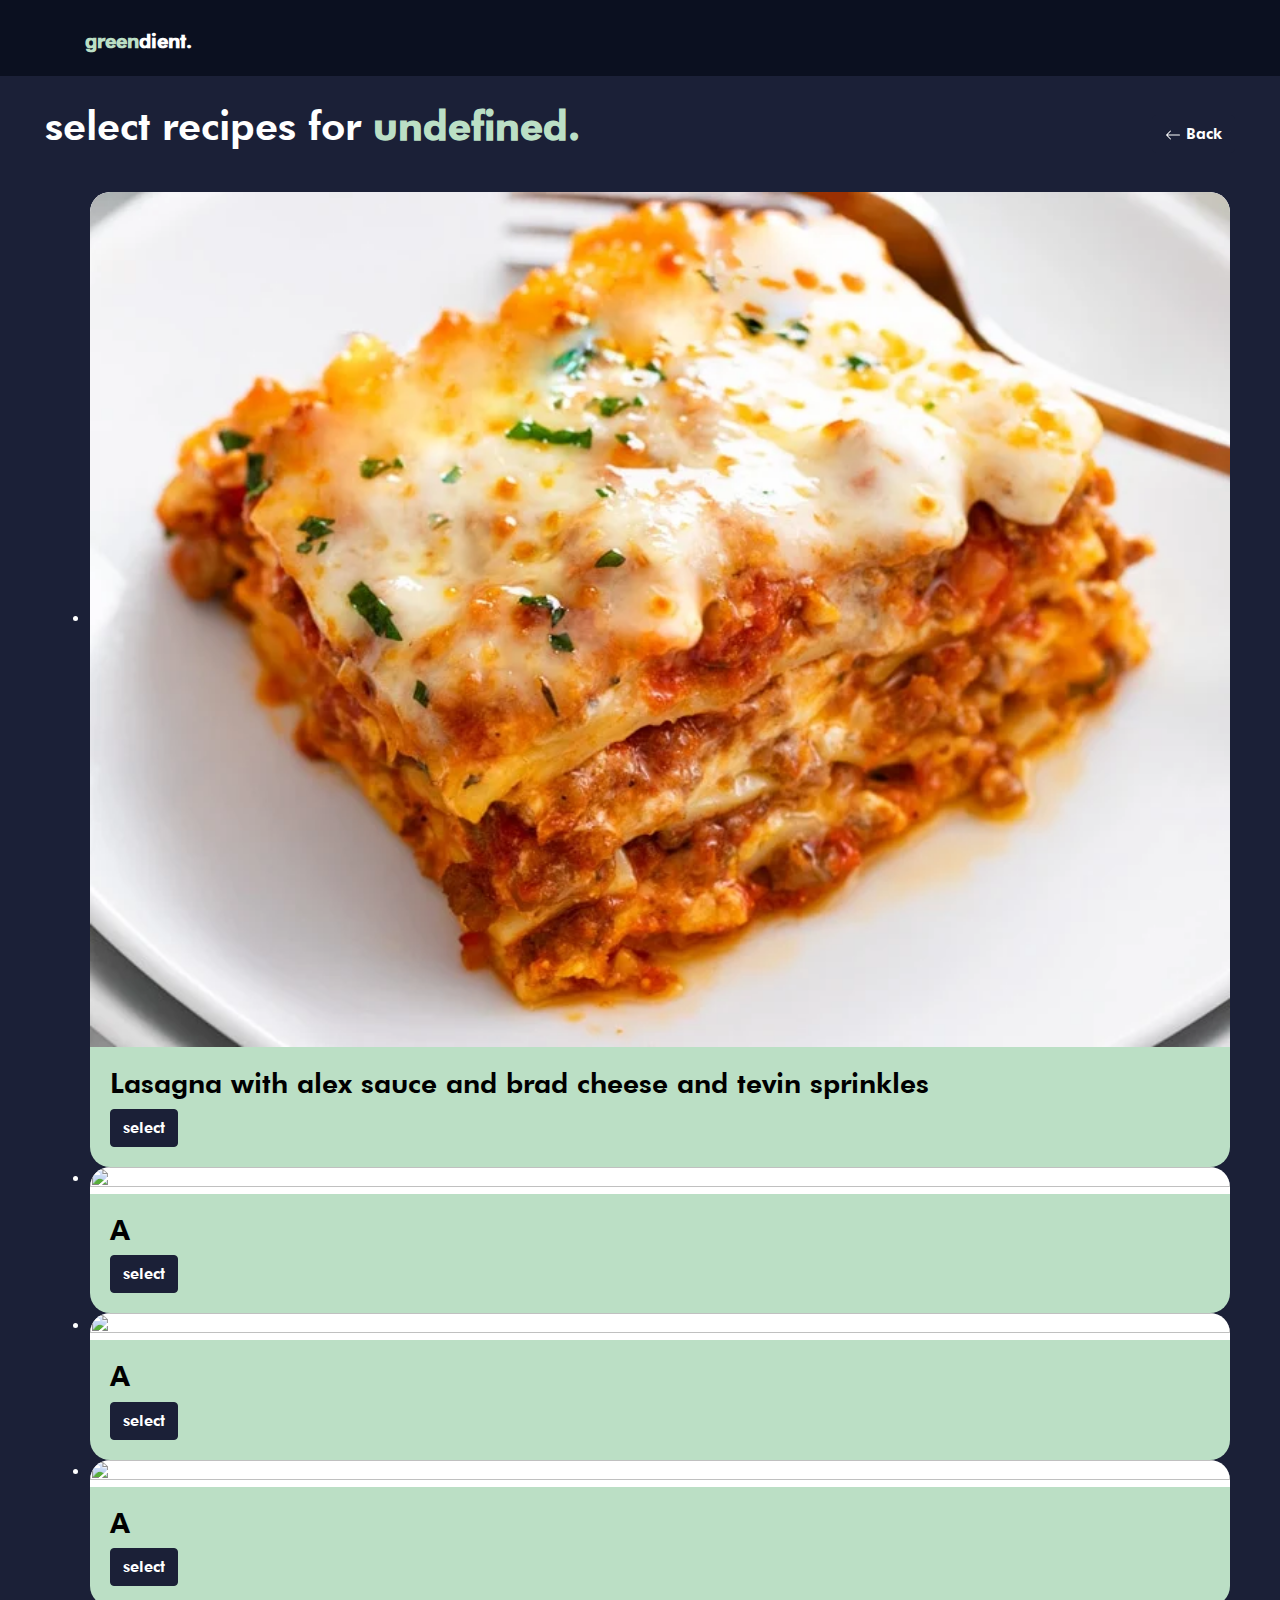
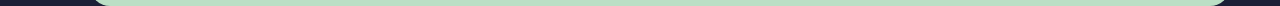
==== recipes.html @ 25e80f5f "1" ====
<!DOCTYPE html>
<html>

<head>
  <!-- Basic -->
  <meta charset="utf-8" />
  <meta http-equiv="X-UA-Compatible" content="IE=edge" />
  <!-- Mobile Metas -->
  <meta name="viewport" content="width=device-width, initial-scale=1, shrink-to-fit=no" />
  <!-- Site Metas -->
  <meta name="keywords" content="" />
  <meta name="description" content="" />
  <meta name="author" content="" />

  <title>greendient.</title>

  <!-- slider stylesheet -->
  <link rel="stylesheet" type="text/css"
    href="https://cdnjs.cloudflare.com/ajax/libs/OwlCarousel2/2.1.3/assets/owl.carousel.min.css" />

  <!-- bootstrap core css -->
  <link rel="stylesheet" type="text/css" href="css/bootstrap.css" />

  <!-- fonts style -->
  <link href="https://fonts.googleapis.com/css?family=Poppins:400,700&display=swap" rel="stylesheet" />
  <!-- Custom styles for this template -->
  <link href="css/style.css" rel="stylesheet" />
  <!-- responsive style -->
  <link href="css/responsive.css" rel="stylesheet" />

  <link href="https://cdnjs.cloudflare.com/ajax/libs/lightslider/1.1.5/css/lightslider.min.css" rel="stylesheet" />
               
  <script src="https://ajax.googleapis.com/ajax/libs/jquery/1.11.0/jquery.min.js"></script>
  <script src="https://cdnjs.cloudflare.com/ajax/libs/lightslider/1.1.5/js/lightslider.min.js"></script>
  
</head>

<style>
    html::-webkit-scrollbar {
        display: none;
    }
</style>

<body>
    <div class="hero_area">
        <!-- header section strats -->
        <header class="header_section header-bg">
            <div class="container">
                <nav class="navbar navbar-expand-lg custom_nav-container pt-3">
                <a class="navbar-brand" href="index.html">
                    <span>
                    <b class="accent">green</b>dient.
                    </span>
                </a>
                

                
                </nav>
                
            </div>
        
        </header>
    
        
    <div id="recipes" style="display:block;" class="carousel-margins">
        <section class="client_container d-flex flex-row">
            
                <div class="left-align outer-box">
                        <h1>select recipes for <b id="query" class="accent"></b><b class="accent">.</b></h1>

                </div>
                <a href="index.html" class="btn btn-primary">
                    <svg xmlns="http://www.w3.org/2000/svg" width="16" height="16" fill="currentColor" class="bi bi-arrow-left" viewBox="0 0 16 16">
                        <path fill-rule="evenodd" d="M15 8a.5.5 0 0 0-.5-.5H2.707l3.147-3.146a.5.5 0 1 0-.708-.708l-4 4a.5.5 0 0 0 0 .708l4 4a.5.5 0 0 0 .708-.708L2.707 8.5H14.5A.5.5 0 0 0 15 8z"/>
                      </svg>
                Back</a>
        </section>
        <div class="carousel-margins">
            <ul id="lightSlider">
                <li>
                    <div class="carousel-slide">
                        <div class="carousel-slides">
                            <image src="/images/Lasagna-Recipe-f.jpg" class="slide-image"></image>
                        </div>
                        <div class="carousel-slides2">
                            <h3>Lasagna with alex sauce and brad cheese and tevin sprinkles</h3>                <!--here-->
                            <button class="btn btn-primary" type="button" onclick="showDiv()">select</button>
                        </div>
                    </div>
                </li>
                <li>
                    <div class="carousel-slide">
                        <div class="carousel-slides">
                            <image src="..." class="slide-image"></image>
                        </div>
                        <div class="carousel-slides2">
                            <h3>A</h3>
                            <button class="btn btn-primary" type="button" onclick="showDiv()">select</button>
                        </div>
                    </div>
                </li>
                <li>
                    <div class="carousel-slide">
                        <div class="carousel-slides">
                            <image src="..." class="slide-image"></image>
                        </div>
                        <div class="carousel-slides2">
                            <h3>A</h3>
                            <button class="btn btn-primary" type="submit">select</button>
                        </div>
                    </div>
                </li>
                <li>
                    <div class="carousel-slide">
                        <div class="carousel-slides">
                            <image src="..." class="slide-image"></image>
                        </div>
                        <div class="carousel-slides2">
                            <h3>A</h3>
                            <button class="btn btn-primary" type="submit">select</button>
                        </div>
                    </div>
                </li>
            </ul>
        </div>

    </div>

    <div id="detail" style="display:none" class="carousel-margins">
        <section class="client_container d-flex flex-row">
            
            <div class="left-align outer-box">
                    <h1>viewing recipe for <b id="recipename" class="accent"></b><b class="accent">.</b></h1>            <!-- title -->
            </div>
            <a class="btn btn-primary" onclick="showDiv()">
                <svg xmlns="http://www.w3.org/2000/svg" width="16" height="16" fill="currentColor" class="bi bi-arrow-left" viewBox="0 0 16 16">
                    <path fill-rule="evenodd" d="M15 8a.5.5 0 0 0-.5-.5H2.707l3.147-3.146a.5.5 0 1 0-.708-.708l-4 4a.5.5 0 0 0 0 .708l4 4a.5.5 0 0 0 .708-.708L2.707 8.5H14.5A.5.5 0 0 0 15 8z"/>
                  </svg>
            Back</a>
        </section>
        <br>
        <br>
        <section>
            <div class="flex-row">
                <div class="row">
                    <div id="hihihi" class="detailcard"></div>
                <div class="col">
                    <h1 class="accent carbon-text"><span class="countup">152</span></h1>
                    <p class="carbon-text2">carbon footprint</p>
                    <div class="col align-items-center ingred-flex justify-content-center">
                        <div class="row ingredients dropdown">
                            <div class="col">
                                <a onclick="dropdown(1)" style="margin-top: auto; margin-bottom: auto;" class="col card ingredient-card dropbtn black">
                                    waterhnbmloons
                                </a>
                                <div id="1" class="dropdown-content opacity-50">
                                    <li href="#">water</li>
                                    <li href="#">apple</li>
                                    <li href="#">cheese</li>
                                </div>
                            </div>
                            <div style="display: flex; margin-top: 0px; margin-bottom: 0px;" class="ingredient-text accent col">
                                <span style="margin-top: auto; margin-bottom: auto;" class="countup">150</span>
                            </div>
                        </div>
                        <br>
                        <div class="row ingredients justify-content-center dropdown">
                            <div class="col ingredients">
                                <a onclick="dropdown(2)" style="margin-top: auto; margin-bottom: auto;" class="col card ingredient-card dropbtn black">
                                    tomato
                                </a>
                                <div id="2" class="dropdown-content opacity-50">
                                    <li href="#">water</li>
                                    <li href="#">apple</li>
                                    <li href="#">cheese</li>
                                </div>
                            </div>
                            <div style="display: flex; margin-top: 0px; margin-bottom: 0px;" class="ingredient-text accent col">
                                <span class="countup">150</span>
                            </div>
                        </div>
                    </div>
                </div>
                
                </div>
            </div>
        </section>
    </div>
</div>



    <!-- grab the query from url -->
    <script>
        window.onload = function() {
            var query = window.location.search.substring(1);
            var vars = query.split("=");
            var meal = vars[1];
            meal = decodeURI(meal)

            console.log(meal);
            document.getElementById("query").innerHTML = meal;
        }
    </script>

    <script>

        $(document).ready(function() {
            $("#lightSlider").lightSlider({
                item: 3,
                autoWidth: false,
                slideMove: 1, // slidemove will be 1 if loop is true
                slideMargin: 10,
        
                addClass: '',
                mode: "slide",
                useCSS: true,
                cssEasing: 'ease', //'cubic-bezier(0.25, 0, 0.25, 1)',//
                easing: 'linear', //'for jquery animation',////
        
                speed: 400, //ms'
                auto: false,
                loop: false,
                slideEndAnimation: true,
                pause: 2000,
        
                keyPress: false,
                controls: true,
                prevHtml: '',
                nextHtml: '',
        
                rtl:false,
                adaptiveHeight:false,
        
                vertical:false,
                verticalHeight:5,
                vThumbWidth:3,
        
                thumbItem:10,
                pager: true,
                gallery: false,
                galleryMargin: 25,
                thumbMargin: 25,
                currentPagerPosition: 'middle',
        
                enableTouch:true,
                enableDrag:true,
                freeMove:true,
                swipeThreshold: 40,
        
                responsive : [],
        
                onBeforeStart: function (el) {},
                onSliderLoad: function (el) {},
                onBeforeSlide: function (el) {},
                onAfterSlide: function (el) {},
                onBeforeNextSlide: function (el) {},
                onBeforePrevSlide: function (el) {}
            });
        
        });
    </script>

    <script>
        function showDiv() {
            if (document.getElementById('recipes').style.display == 'block') {
                var image = event.target.parentElement.parentElement;
                console.log(image)
                document.getElementById('hihihi').innerHTML = image.innerHTML;
                console.log(image.children[1].children[0].textContent);
                document.getElementById('recipename').textContent = image.children[1].children[0].textContent;

                $("#detail").slideDown(800);
                $("#recipes").slideUp(800);
                runAnimations();
            } else {
                $("#recipes").slideDown(800);
                $("#detail").slideUp(800);
            }

        }

        // How long you want the animation to take, in ms
        const animationDuration = 1500;
        // Calculate how long each ‘frame’ should last if we want to update the animation 60 times per second
        const frameDuration = 1000 / 60;
        // Use that to calculate how many frames we need to complete the animation
        const totalFrames = Math.round( animationDuration / frameDuration );
        // An ease-out function that slows the count as it progresses
        const easeOutQuad = t => t * ( 2 - t );

        // The animation function, which takes an Element
        const animateCountUp = el => {
            let frame = 0;
            const countTo = parseInt( el.innerHTML, 10 );
            // Start the animation running 60 times per second
            const counter = setInterval( () => {
                frame++;
                // Calculate our progress as a value between 0 and 1
                // Pass that value to our easing function to get our
                // progress on a curve
                const progress = easeOutQuad( frame / totalFrames );
                // Use the progress value to calculate the current count
                const currentCount = Math.round( countTo * progress );

                // If the current count has changed, update the element
                if ( parseInt( el.innerHTML, 10 ) !== currentCount ) {
                    el.innerHTML = currentCount;
                }

                // If we’ve reached our last frame, stop the animation
                if ( frame === totalFrames ) {
                    clearInterval( counter );
                }
            }, frameDuration );
        };

        const runAnimations = () => {
            const countupEls = document.querySelectorAll( '.countup' );
            countupEls.forEach( animateCountUp );
        };


        //function to take vars from main.js and input into the "detail" id div


    </script>

    <script>
        function dropdown(x) {
            //document.getElementById("myDropdown").classList.toggle("show");
            if (document.getElementById(x).style.display == 'block') {
                $("#"+x).slideUp(400);
                document.getElementById(x).classList.toggle("show");
            } else {
                $("#"+x).slideDown(400);
                document.getElementById(x).classList.toggle("show");
            }
            
        }
        window.onclick = function(event) {
            if (!event.target.matches('.dropbtn')) {
                var dropdowns = document.getElementsByClassName("dropdown-content");
                var i;
                for (i = 0; i < dropdowns.length; i++) {
                    var openDropdown = dropdowns[i];
                    if (openDropdown.classList.contains('show')) {
                        openDropdown.classList.remove('show');
                    }
                }
            }
        }
    </script>

    </body>

</html>
---- css/style.css ----
@font-face {
    font-family: futura;
    src: url("/fonts/Futura Heavy font.ttf");
  }
  
  body {
    font-family: 'futura';
    color: #ffffff;
    background-color: #1B2037;
  }
  
  .layout_padding {
    padding: 75px 0;
  }
  
  .layout_padding2 {
    padding: 45px 0;
  }
  
  .layout_padding2-top {
    padding-top: 45px;
  }
  
  
  .layout_padding2-bottom {
    padding-bottom: 45px;
  }
  
  .layout_padding-top {
    padding-top: 75px;
  }
  
  .layout_padding-bottom {
    padding-bottom: 75px;
  }
  
  
  .custom_dark-btn,
  .custom_orange-btn {
    display: inline-block;
    padding: 10px 0;
    text-align: center;
    width: 145px;
    outline: none;
    color: #f7f7f7;
    border: 1px solid transparent;
  }
  
  .custom_dark-btn {
    background-color: #000000;
  }
  
  .custom_dark-btn:hover {
    border: 1px solid #000000;
    color: #000000;
    background-color: transparent;
  }
  
  .custom_orange-btn {
    background-color: #ffffff;
  }
  
  .custom_orange-btn:hover {
    border: 1px solid #ffffff;
    color: #ffffff;
    background-color: transparent;
  }
  
  .custom_heading {
    text-align: center;
    font-weight: bold;
  }
  
  .custom_heading-text {
    text-align: center;
  }
  
  
  /*header section*/
  .hero_area {
    height: 98vh;
    background-color: #1B2037;
  }
  
  .header-bg {
    background-color: #0b1020;
  }
  
  .hero_area.sub_pages {
    height: auto;
  }
  
  .header_section {}
  
  .header_section .container-fluid {
    padding-right: 25px;
    padding-left: 25px;
  }
  
  .header_section .nav_container {
    margin: 0 auto;
  }
  
  .custom_nav-container.navbar-expand-lg .navbar-nav .nav-link {
    padding: 10px 30px;
    color: #343434;
    text-align: center
  }
  
  a,
  a:hover,
  a:focus {
    text-decoration: none;
  }
  
  a:hover,
  a:focus {
    color: initial;
  }
  
  .btn,
  .btn:focus {
    outline: none !important;
    box-shadow: none;
  }
  
  
  
  .navbar-brand,
  .navbar-brand:hover {
    font-weight: bold;
    font-size: 24px;
    color: #fafcfd;
  }
  
  .custom_nav-container .nav_search-btn {
    background-image: url(../images/search-icon.png);
  
    background-size: 22px;
    background-repeat: no-repeat;
    background-position-y: 7px;
    width: 35px;
    height: 35px;
    padding: 0;
    border: none;
  }
  
  .navbar-brand {
    display: flex;
    align-items: center;
  }
  
  .navbar-brand img {
    width: 45px;
    margin-right: 5px;
  }
  
  .navbar-brand span {
    font-size: 20px;
    font-weight: 700;
    color: #ffffff;
    margin-top: 5px;
  }
  
  .custom_nav-container {
    z-index: 99999;
    padding: 15px 0;
  }
  
  .custom_nav-container .navbar-toggler {
    outline: none;
  }
  
  .custom_nav-container .navbar-toggler .navbar-toggler-icon {
    background-image: url(../images/menu.png);
    background-size: 55px;
  }
  
  .quote_btn-container a {
    display: inline-block;
    padding: 5px 15px;
    background-color: #ffffff;
    color: #f7f7f7;
    font-size: 14px;
    text-transform: uppercase;
  }
  
  /*end header section*/
  
  /* slider section */
  .slider_section {
    padding-top: 8%;
  }
  
  .slider_item-box {
    width: 100%;
    height: 100%;
  }
  
  .slider_item-box .container {
    height: 100%;
  }
  
  .slider_img-box {
    width: 85%;
    margin: 0 auto;
  }
  
  .slider_img-box img {
    width: 100%;
  }
  
  .slider_item-container {
    display: flex;
    align-items: center;
    width: 100%;
    height: 100%;
    background-repeat: no-repeat;
  }
  
  .slider_item-container .slider_item-detail {}
  
  .slider_item-detail h1 {
    font-weight: 700;
    font-size: 60px;
    width: 95%;
  }
  
  .slider_item-detail p {
    margin: 45px 0;
  }
  
  .slider_call-btn {
    display: inline-block;
    padding: 8px 20px;
    background-color: #edb040;
    color: #fefdfd;
    border-radius: 20px;
  }
  
  .slider_section #carouselExampleControls,
  .carousel-inner,
  .carousel-item {
    height: 100%;
  }
  
  .slider_section .custom_carousel-control {
    position: absolute;
    top: 50%;
    left: 2%;
    width: 105px;
    transform: translateY(-50%);
  }
  
  .slider_section .custom_carousel-control .carousel-control-prev,
  .slider_section .custom_carousel-control .carousel-control-next {
    margin: 10px 0;
    position: relative;
    width: 45px;
    height: 45px;
    border: none;
    opacity: 1;
    background-repeat: no-repeat;
    background-size: 12px;
    background-position: center;
  }
  
  .slider_section .custom_carousel-control .carousel-control-prev {
    background-image: url(../images/prev.png);
    background-color: #fc5d35;
  }
  
  .slider_section .custom_carousel-control .carousel-control-next {
    background-image: url(../images/next.png);
    background-color: #000000;
  }
  
  /* end slider section */
  
  
  /* service section */
  .service_section .card .card-img-top {
    width: 50px;
    margin: 55px auto 5px auto;
  }
  
  .service_section .card {
    text-align: center;
    box-sizing: border-box;
    position: relative;
  }
  
  .service_section .card .card-title {
    color: #66A275;
  
  }
  
  .service_section .card::after {
    content: "";
    position: absolute;
    width: 100%;
    height: 7px;
    background-color: transparent;
  }
  
  .service_section .card:hover {
    cursor: pointer;
    border: none;
    border-radius: 0;
    -webkit-box-shadow: 0px 1px 4px 0px rgba(0, 0, 0, 0.2);
    -moz-box-shadow: 0px 1px 4px 0px rgba(0, 0, 0, 0.2);
    box-shadow: 0px 1px 4px 0px rgba(0, 0, 0, 0.2);
  
  }
  
  .service_section .card:hover::after {
    background-color: #66A275;
  }
  
  /* end service section */
  
  
  
  
  
  
  /* tasty section */
  
  .tasty_section {
    width: 100%;
    height: 500px;
    background-image: url(../images/tasty-image.png);
    background-repeat: no-repeat;
    background-size: cover;
    display: flex;
    justify-content: center;
    align-items: center;
  
  }
  
  .tasty_section h2 {
    font-size: 125px;
    text-align: center;
    font-weight: bold;
    color: #ffffff;
    text-transform: uppercase;
  }
  
  /* end tasty section */
  
  /* client section */
  .client_container {
    display: flex;
    flex-direction: column;
    justify-content: center;
    align-items: center;
  }
  
  .client_img-box {
    width: 350px;
  }
  
  .client_img-box img {
    width: 100%
  }
  
  .client_container h3 {
    text-align: center;
    margin-bottom: 25px;
  }
  
  
  .client_section .custom_carousel-control {
    position: absolute;
    top: 100%;
    left: 50%;
    width: 105px;
    transform: translateX(-50%);
  }
  
  .client_section .custom_carousel-control .carousel-control-prev,
  .client_section .custom_carousel-control .carousel-control-next {
    width: 45px;
    height: 45px;
    border: none;
    border-radius: 100%;
    opacity: 1;
    background-repeat: no-repeat;
    background-size: 12px;
    background-position: center;
    background-color: #292727;
  }
  
  .client_section .custom_carousel-control .carousel-control-prev:hover,
  .client_section .custom_carousel-control .carousel-control-next:hover {
    background-color: #fc5d35;
  }
  
  .client_section .custom_carousel-control .carousel-control-prev {
    background-image: url(../images/prev.png);
  }
  
  .client_section .custom_carousel-control .carousel-control-next {
    background-image: url(../images/next.png);
  }
  
  /* end client section */
  
  /* contact section */
  
  .contact_section {
    background-image: url(../images/orange-dish.png);
    background-repeat: no-repeat;
    background-size: 215px;
    background-position: right center;
  }
  
  .contact_section input {
    border: none;
    outline: none;
    border-bottom: .8px solid #252525;
    width: 90%;
    margin: 10px 0;
  }
  
  .contact_form-container {
    padding: 15px 0 15px 0;
  
  }
  
  .contact_form-container button {
    border: none;
    background-color: #66A275;
    color: #fff;
    padding: 8px 40px;
    text-transform: uppercase;
    font-size: 14px;
  }
  
  
  /* contact section */
  
  /* map section */
  .map_section {
    height: 500px;
  }
  
  
  /* end map section */
  
  /* info section */
  .info_section ul {
    padding: 0;
  }
  
  .info_section ul li {
    list-style-type: none;
    margin: 3px 0;
  
  }
  
  .info_section h5 {
    margin-bottom: 12px;
    font-size: 22px;
  }
  
  .info_section .social-box {
    margin: 25px 0;
  }
  
  .info_section .social-box img {
    width: 35px;
    margin-right: 5px;
  }
  
  .info_section .form_container input {
    width: 225px;
    height: 30px;
  }
  
  .info_section .form_container button {
    background-color: #fc5d35;
    border: none;
    outline: none;
    color: #fff;
    padding: 5px 30px;
    margin-top: 15px;
    font-size: 15px;
  }
  
  /* end info section */
  
  
  /* footer section*/
  
  .footer_section {
    background-color: #0b1020;
    padding: 20px 0;
    font-family: "Roboto", sans-serif;
  }
  
  .footer_section p {
    color: #ffffff;
    margin: 0;
    text-align: center;
  }
  
  .footer_section a {
    color: #ffffff;
  }
  
  /* end footer section*/
  
  
  .flex-columns { 
    display: flex;
    flex-direction: column;
  }
  
  .box-columns { 
    border: #ffffff;
    border-style: face;
    border-radius: 10px;
    border-width: 0px;
    padding: 10px;
    margin: 10px;
  }
  
  .outer-box {
    justify-content: space-around;
    align-items: center;
    align-items: stretch;
    width: 90%;
    margin-bottom: 10px;
  }
  
  input[type=text] {
    width: 100%;
    padding-left: 10px;
    height: 50px;
    position: relative;
    left: 0;
    outline: none;
    border: 5px solid #ffffff;
    border-radius: 15px;
    border-color: #ffffff;
    background-color: #1B2037;
    font-size: 16px;
    color: #ffffff;
  }
  
  .center {
    position: absolute;
    top: 50%;
    left: 50%;
    -moz-transform: translateX(-50%) translateY(-50%);
    -webkit-transform: translateX(-50%) translateY(-50%);
    transform: translateX(-50%) translateY(-50%);
  }
  
  .opacity-50 {
    opacity: 0.5;
  }
  
  .screen-height {
    height: 100vh;
    margin-top: 20px;
  }
  
  .recipe-view {
    background-color: #ffffff;
  }
  
  .recipe-text {
    color: white;
  }
  
  .accent {
    
    color: #BBDFC5;
  }
  
  .button-submit {
  
    width: 100%;
    background-color: #BBDFC5;
    color: #000000;
    border: none;
    border-radius: 10px;
    padding: 10px 20px;
    font-size: 16px;
    font-weight: bold;
    margin-top: 10px;
  }
  
  .button-submit:hover {
    background-color: #ffffff;
    color: #000000;
  }
  
  .left-align {
    text-align: left;
  }
  
  .carousel-margins {
    margin: 25px;
  
  }
  
  
  
  .lSGallery > li {
    border: 5px solid #ffffff;
  }
  
  .lslide { 
    /*border: 3px solid #ffffff; 
    border-radius: 20px;*/
    flex-direction: column;
    display: -ms-flexbox !important;
    display: flex !important;
    -ms-flex-pack: center;
    align-items: stretch;
    background-color: transparent; /*hi leon ur so cute*/
    color: black;
    height: fit-content;
    overflow: hidden;
  
  }
  
  .lSSlideOuter {
    position: relative;
    overflow: visible;
  }
  
  .lSSlideWrapper {
    position: static;
  }
  
  #footer{
    position:relative;
    bottom:0;
    left:0;
   }
  
   .carousel-slides {
    background-color: white;
    border-top-left-radius: 20px;
    border-top-right-radius: 20px;
    color: black;
    overflow: hidden;
   }
  
   .slide-image {
    width: 100%;
    height: 100%;
    object-fit: cover;
    border-top-left-radius: 20px;
    border-top-right-radius: 20px;
    overflow: hidden;
   }
  
   .carousel-slides2 {
    background-color: #BBDFC5;
    padding: 20px;
    color: black;
    overflow: hidden;
    border-bottom-left-radius: 20px;
    border-bottom-right-radius: 20px;
    font-size: 1vh;
   }
  
  .carbon-text {
    font-size: 100px;
    text-align: center;
  }
  
  .carbon-text2 {
    text-align: center;
    font-size: 25px;
  }
  
  .ingredients {
    font-size: 20px;
    text-align: center;
  }
  
  .ingredient-card {
    padding: 10px;
    margin: 10px;
    border-radius: 10px;
  }
  
  .ingredient-text {
    margin: 10px;
    border-width: 3px;
    border: #fff;
    border-style: solid;
    border-radius: 10px;
    display: flex;
    justify-content: center;
    align-items: center;
  }
  
  .box {
    border: 5px solid #ffffff;
    border-radius: 20px;
  }
  
  .ingred-flex {
  
    flex-direction: column;
  }
  
  .dropbtn:hover, .dropbtn:focus {
    background-color: #b3b3b3;
  }
  .dropdown {
    position: relative;
  }
  .dropdown-content {
    display: none;
    background-color: #ffffff;
    min-width: 160px;
    box-shadow: 0px 8px 16px 0px rgba(0,0,0,0.2);
    z-index: 1;
    color: black;
    border-radius: 10px;
    width: 50%;
    margin-left: 25%;
  }
  .dropdown-content a:hover {background-color: #ddd;}
  .show {display:block;}
  
  
  .black {
    color: black !important;
    text-align: center;
    
  }
  
  .detailcard {
    width: 25%;
    margin-left: 30px;
  }
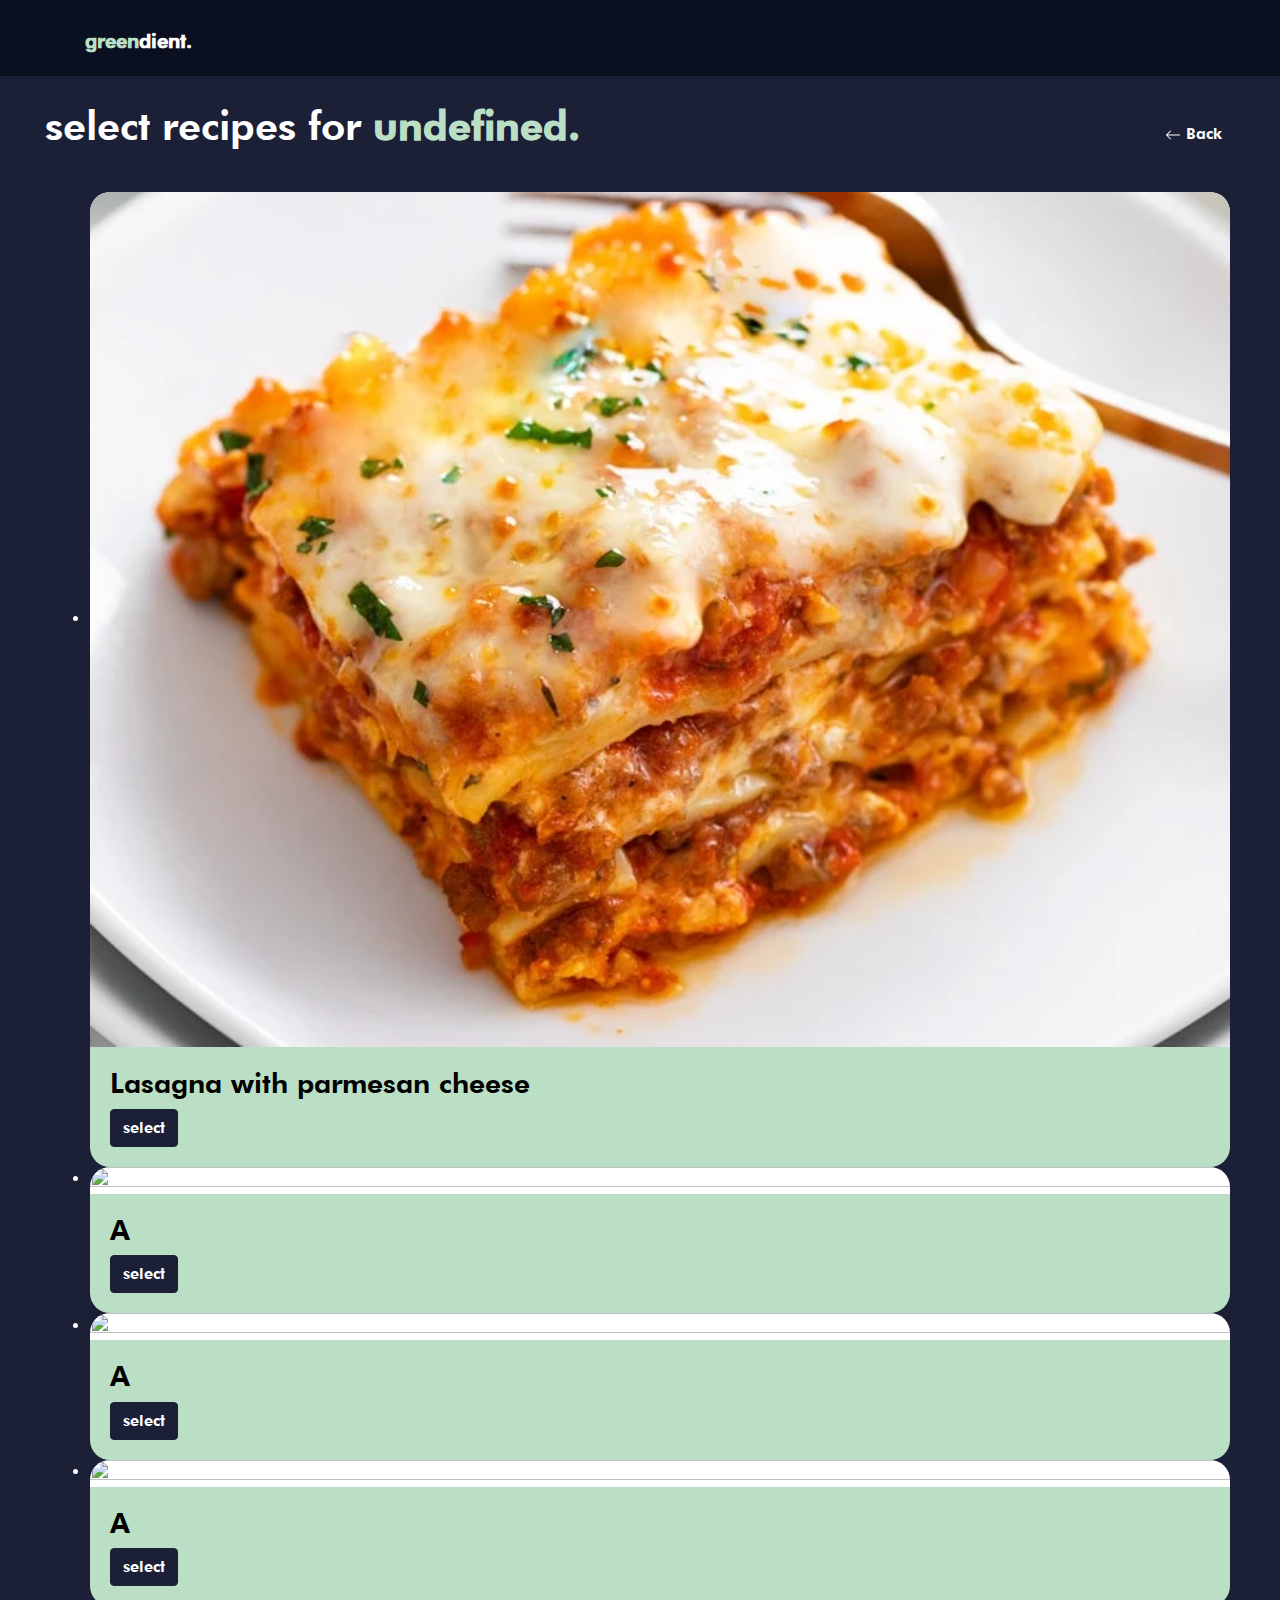
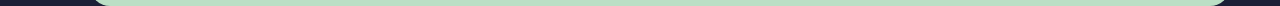
==== commit 8a2a162c: "4" ====
--- a/recipes.html
+++ b/recipes.html
@@ -83,7 +83,7 @@
                             <image src="/images/Lasagna-Recipe-f.jpg" class="slide-image"></image>
                         </div>
                         <div class="carousel-slides2">
-                            <h3>Lasagna with alex sauce and brad cheese and tevin sprinkles</h3>                <!--here-->
+                            <h3>Lasagna with parmesan cheese</h3>                <!--here-->
                             <button class="btn btn-primary" type="button" onclick="showDiv()">select</button>
                         </div>
                     </div>
@@ -145,38 +145,54 @@
                 <div class="row">
                     <div id="hihihi" class="detailcard"></div>
                 <div class="col">
-                    <h1 class="accent carbon-text"><span class="countup">152</span></h1>
+                    <h1 class="accent carbon-text"><span class="countup">26</span></h1>
                     <p class="carbon-text2">carbon footprint</p>
                     <div class="col align-items-center ingred-flex justify-content-center">
                         <div class="row ingredients dropdown">
                             <div class="col">
                                 <a onclick="dropdown(1)" style="margin-top: auto; margin-bottom: auto;" class="col card ingredient-card dropbtn black">
-                                    waterhnbmloons
+                                    Tomatoes
                                 </a>
                                 <div id="1" class="dropdown-content opacity-50">
-                                    <li href="#">water</li>
-                                    <li href="#">apple</li>
-                                    <li href="#">cheese</li>
+                                    <li href="#">.</li>
+                                    <li href="#">.</li>
+                                    <li href="#">.</li>
                                 </div>
                             </div>
                             <div style="display: flex; margin-top: 0px; margin-bottom: 0px;" class="ingredient-text accent col">
-                                <span style="margin-top: auto; margin-bottom: auto;" class="countup">150</span>
+                                <span style="margin-top: auto; margin-bottom: auto;" class="countup">7</span>
                             </div>
                         </div>
                         <br>
                         <div class="row ingredients justify-content-center dropdown">
                             <div class="col ingredients">
                                 <a onclick="dropdown(2)" style="margin-top: auto; margin-bottom: auto;" class="col card ingredient-card dropbtn black">
-                                    tomato
+                                    Ground meat
                                 </a>
                                 <div id="2" class="dropdown-content opacity-50">
-                                    <li href="#">water</li>
-                                    <li href="#">apple</li>
-                                    <li href="#">cheese</li>
+                                    <li href="#">.</li>
+                                    <li href="#">.</li>
+                                    <li href="#">.</li>
                                 </div>
                             </div>
                             <div style="display: flex; margin-top: 0px; margin-bottom: 0px;" class="ingredient-text accent col">
-                                <span class="countup">150</span>
+                                <span class="countup">16</span>
+                            </div>
+                        </div>
+                        <br>
+                        <div class="row ingredients justify-content-center dropdown">
+                            <div class="col ingredients">
+                                <a onclick="dropdown(2)" style="margin-top: auto; margin-bottom: auto;" class="col card ingredient-card dropbtn black">
+                                    Wheat
+                                </a>
+                                <div id="2" class="dropdown-content opacity-50">
+                                    <li href="#">.</li>
+                                    <li href="#">.</li>
+                                    <li href="#">.</li>
+                                </div>
+                            </div>
+                            <div style="display: flex; margin-top: 0px; margin-bottom: 0px;" class="ingredient-text accent col">
+                                <span class="countup">3</span>
                             </div>
                         </div>
                     </div>
--- a/css/style.css
+++ b/css/style.css
@@ -1,6 +1,6 @@
 @font-face {
     font-family: futura;
-    src: url("/fonts/Futura Heavy font.ttf");
+    src: url("../fonts/Futura\ Heavy\ font.ttf");
   }
   
   body {
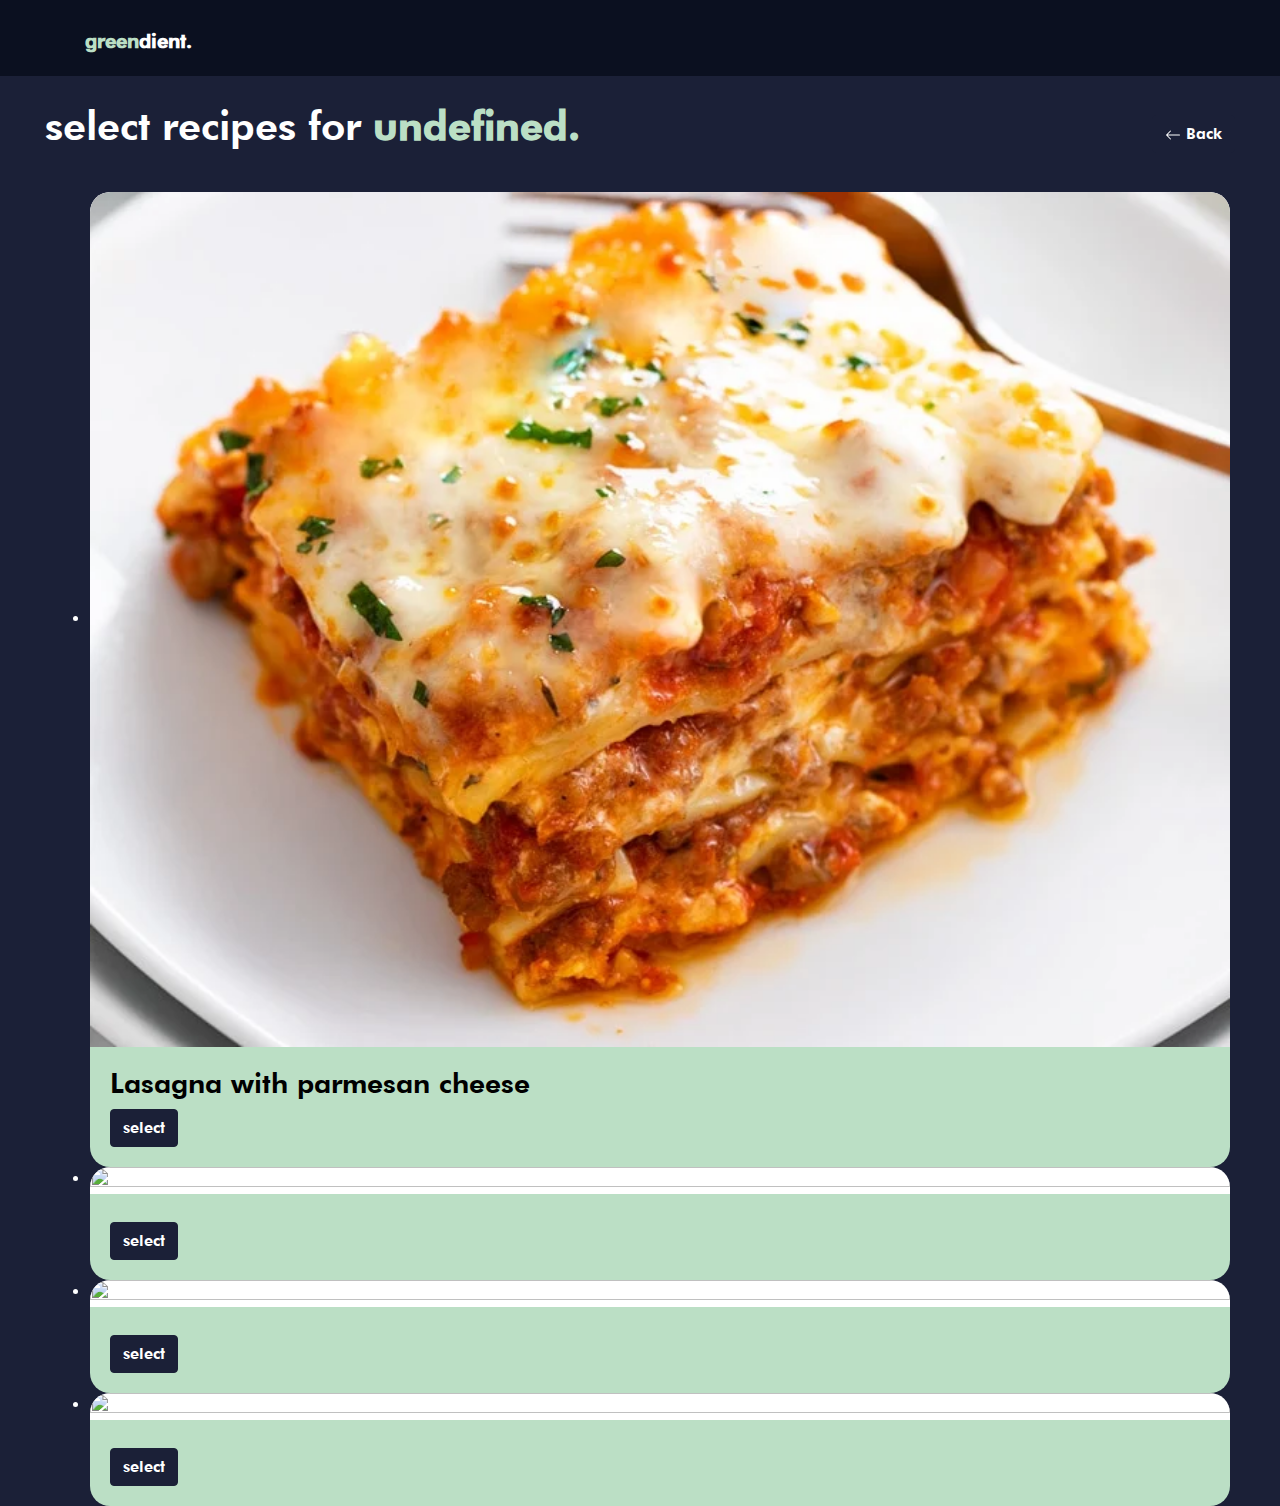
==== commit 7dcb4784: "5" ====
--- a/recipes.html
+++ b/recipes.html
@@ -80,7 +80,7 @@
                 <li>
                     <div class="carousel-slide">
                         <div class="carousel-slides">
-                            <image src="/images/Lasagna-Recipe-f.jpg" class="slide-image"></image>
+                            <image src="./images/Lasagna-Recipe-f.jpg" class="slide-image"></image>
                         </div>
                         <div class="carousel-slides2">
                             <h3>Lasagna with parmesan cheese</h3>                <!--here-->
@@ -94,8 +94,8 @@
                             <image src="..." class="slide-image"></image>
                         </div>
                         <div class="carousel-slides2">
-                            <h3>A</h3>
-                            <button class="btn btn-primary" type="button" onclick="showDiv()">select</button>
+                            <h3></h3>
+                            <button class="btn btn-primary" type="button" onclick="">select</button>
                         </div>
                     </div>
                 </li>
@@ -105,7 +105,7 @@
                             <image src="..." class="slide-image"></image>
                         </div>
                         <div class="carousel-slides2">
-                            <h3>A</h3>
+                            <h3></h3>
                             <button class="btn btn-primary" type="submit">select</button>
                         </div>
                     </div>
@@ -116,7 +116,7 @@
                             <image src="..." class="slide-image"></image>
                         </div>
                         <div class="carousel-slides2">
-                            <h3>A</h3>
+                            <h3></h3>
                             <button class="btn btn-primary" type="submit">select</button>
                         </div>
                     </div>
@@ -182,10 +182,10 @@
                         <br>
                         <div class="row ingredients justify-content-center dropdown">
                             <div class="col ingredients">
-                                <a onclick="dropdown(2)" style="margin-top: auto; margin-bottom: auto;" class="col card ingredient-card dropbtn black">
+                                <a onclick="dropdown(3)" style="margin-top: auto; margin-bottom: auto;" class="col card ingredient-card dropbtn black">
                                     Wheat
                                 </a>
-                                <div id="2" class="dropdown-content opacity-50">
+                                <div id="3" class="dropdown-content opacity-50">
                                     <li href="#">.</li>
                                     <li href="#">.</li>
                                     <li href="#">.</li>
--- a/css/style.css
+++ b/css/style.css
@@ -742,4 +742,4 @@
   .detailcard {
     width: 25%;
     margin-left: 30px;
-  }+  }
